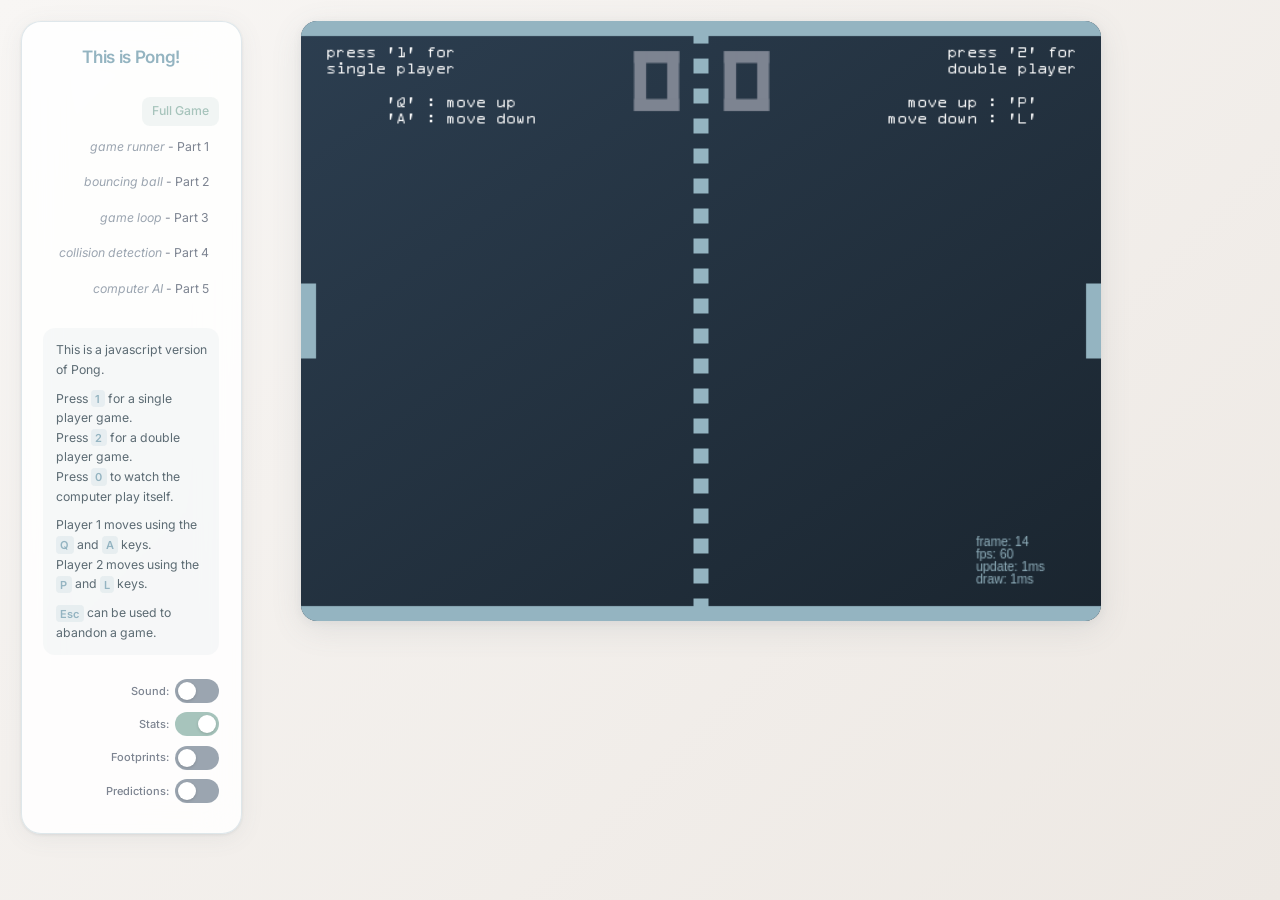
==== index.html @ c5d02e76 "Add files via upload" ====
<!DOCTYPE html>
<html>

<head>
  <title>Pong!</title>
  <meta http-equiv="Content-Type" content="text/html; charset=utf-8" />
  <meta name="viewport" content="width=device-width, initial-scale=1.0">
  <link rel="preconnect" href="https://fonts.googleapis.com">
  <link rel="preconnect" href="https://fonts.gstatic.com" crossorigin>
  <link href="https://fonts.googleapis.com/css2?family=Inter:wght@300;400;500;600&display=swap" rel="stylesheet">
  <link href="pong.css" media="screen, print" rel="stylesheet" type="text/css" />
</head>

<body>

  <div id="sidebar">

    <h2>This is Pong!</h2>

    <ul class='parts'>
      <li><a href='/' class='selected'>Full Game</a></li>
      <li><a href='/'><i>game runner</i> - Part 1</a></li>
      <li><a href='/'><i>bouncing ball</i> - Part 2</a></li>
      <li><a href='/'><i>game loop</i> - Part 3</a></li>
      <li><a href='/'><i>collision detection</i> - Part 4</a></li>
      <li><a href='/'><i>computer AI</i> - Part 5</a></li>
    </ul>

    <div class='description'>
      <p>
        This is a javascript version of Pong.
      </p>
      <p>
        Press <b>1</b> for a single player game.<br>
        Press <b>2</b> for a double player game.<br>
        Press <b>0</b> to watch the computer play itself.
      </p>
      <p>
        Player 1 moves using the <b>Q</b> and <b>A</b> keys.<br>
        Player 2 moves using the <b>P</b> and <b>L</b> keys.
      </p>
      <p>
        <b>Esc</b> can be used to abandon a game.
      </p>
    </div>

    <div class='settings'>
      <label for='sound'>sound: </label>
      <input type='checkbox' id='sound'>
    </div>

    <div class='settings'>
      <label for='stats'>stats: </label>
      <input type='checkbox' id='stats' checked>
    </div>

    <div class='settings'>
      <label for='footprints'>footprints: </label>
      <input type='checkbox' id='footprints'>
    </div>

    <div class='settings'>
      <label for='predictions'>predictions: </label>
      <input type='checkbox' id='predictions'>
    </div>

  </div>

  <canvas id="game">
    <div id="unsupported">
      Sorry, this example cannot be run because your browser does not support the &lt;canvas&gt; element
    </div>
  </canvas>

  <script src="game.js" type="text/javascript"></script>
  <script src="pong.js" type="text/javascript"></script>
  <script type="text/javascript">
    Game.ready(function () {

      var size = document.getElementById('size');
      var sound = document.getElementById('sound');
      var stats = document.getElementById('stats');
      var footprints = document.getElementById('footprints');
      var predictions = document.getElementById('predictions');

      var pong = Game.start('game', Pong, {
        sound: sound.checked,
        stats: stats.checked,
        footprints: footprints.checked,
        predictions: predictions.checked
      });

      Game.addEvent(sound, 'change', function () { pong.enableSound(sound.checked); });
      Game.addEvent(stats, 'change', function () { pong.showStats(stats.checked); });
      Game.addEvent(footprints, 'change', function () { pong.showFootprints(footprints.checked); });
      Game.addEvent(predictions, 'change', function () { pong.showPredictions(predictions.checked); });

    });
  </script>

</body>

</html>
---- pong.css ----
/* Google Fonts - Inter */
@import url('https://fonts.googleapis.com/css2?family=Inter:wght@300;400;500;600&display=swap');

/* ============================================
   PASTEL MINIMALIST PONG - Modern Redesign
   ============================================ */

:root {
  /* Pastel Color Palette */
  --bg-cream: #F8F6F4;
  --bg-gradient-end: #EDE8E3;
  --sidebar-bg: rgba(255, 255, 255, 0.85);
  --sidebar-border: rgba(148, 180, 193, 0.3);

  --text-primary: #5C6B73;
  --text-secondary: #7D8491;
  --text-muted: #9BA5B0;

  --accent-primary: #94B4C1;
  --accent-secondary: #A7C4BC;
  --accent-rose: #E8B5C7;

  --shadow-soft: rgba(92, 107, 115, 0.08);
  --shadow-medium: rgba(92, 107, 115, 0.12);

  /* Transitions */
  --transition-fast: 0.2s ease;
  --transition-medium: 0.3s ease;
}

* {
  box-sizing: border-box;
}

body {
  background: linear-gradient(135deg, var(--bg-cream) 0%, var(--bg-gradient-end) 100%);
  background-attachment: fixed;
  color: var(--text-primary);
  font-family: 'Inter', -apple-system, BlinkMacSystemFont, sans-serif;
  font-size: 14px;
  font-weight: 400;
  line-height: 1.6;
  padding: 1.5em;
  min-height: 100vh;
  margin: 0;
}

#unsupported {
  border: 1px solid var(--accent-rose);
  color: var(--text-primary);
  background-color: rgba(232, 181, 199, 0.2);
  padding: 2em;
  margin: 1em;
  display: inline-block;
  border-radius: 12px;
  font-weight: 500;
}

/* ============================================
   SIDEBAR - Glassmorphism Effect
   ============================================ */

#sidebar {
  width: 18em;
  height: auto;
  min-height: 36em;
  float: left;
  font-size: 0.875em;
  background: var(--sidebar-bg);
  backdrop-filter: blur(20px);
  -webkit-backdrop-filter: blur(20px);
  border: 1px solid var(--sidebar-border);
  border-radius: 20px;
  padding: 1.75em;
  box-shadow:
    0 4px 24px var(--shadow-soft),
    0 1px 3px var(--shadow-medium);
}

#sidebar h2 {
  color: var(--accent-primary);
  text-align: center;
  margin: 0 0 1.5em 0;
  font-weight: 600;
  font-size: 1.4em;
  letter-spacing: -0.02em;
}

/* Navigation Links */
#sidebar .parts {
  padding-left: 0;
  list-style-type: none;
  margin-bottom: 2em;
  text-align: right;
}

#sidebar .parts li {
  margin-bottom: 0.5em;
}

#sidebar .parts li a {
  color: var(--text-secondary);
  text-decoration: none;
  display: inline-block;
  padding: 0.4em 0.8em;
  border-radius: 8px;
  transition: all var(--transition-fast);
}

#sidebar .parts li a:visited {
  color: var(--text-secondary);
}

#sidebar .parts li a:hover {
  color: var(--accent-primary);
  background: rgba(148, 180, 193, 0.1);
  transform: translateX(-4px);
}

#sidebar .parts li a.selected {
  color: var(--accent-secondary);
  font-weight: 500;
  background: rgba(167, 196, 188, 0.15);
}

#sidebar .parts li a i {
  color: var(--text-muted);
  font-style: italic;
}

#sidebar .parts li a.selected i {
  color: var(--accent-secondary);
}

/* Settings Section */
#sidebar .settings {
  line-height: 1.5em;
  height: auto;
  margin-bottom: 0.75em;
  text-align: right;
  display: flex;
  justify-content: flex-end;
  align-items: center;
  gap: 0.5em;
}

#sidebar .settings.size {
  /* Reserved for future size-specific styling */
}

#sidebar .settings.speed {
  margin-bottom: 1.5em;
}

#sidebar .settings label {
  vertical-align: middle;
  color: var(--text-secondary);
  font-weight: 500;
  font-size: 0.9em;
  text-transform: capitalize;
}

#sidebar .settings input[type="checkbox"] {
  -webkit-appearance: none;
  -moz-appearance: none;
  appearance: none;
  width: 44px;
  height: 24px;
  background: var(--text-muted);
  border-radius: 12px;
  position: relative;
  cursor: pointer;
  transition: background var(--transition-fast);
  margin: 0;
}

#sidebar .settings input[type="checkbox"]::before {
  content: '';
  position: absolute;
  width: 18px;
  height: 18px;
  background: white;
  border-radius: 50%;
  top: 3px;
  left: 3px;
  transition: transform var(--transition-fast);
  box-shadow: 0 1px 3px rgba(0, 0, 0, 0.15);
}

#sidebar .settings input[type="checkbox"]:checked {
  background: var(--accent-secondary);
}

#sidebar .settings input[type="checkbox"]:checked::before {
  transform: translateX(20px);
}

#sidebar .settings select {
  vertical-align: middle;
  background: white;
  border: 1px solid var(--sidebar-border);
  border-radius: 8px;
  padding: 0.4em 0.8em;
  color: var(--text-primary);
  font-family: inherit;
  cursor: pointer;
  transition: border-color var(--transition-fast);
}

#sidebar .settings select:hover {
  border-color: var(--accent-primary);
}

/* Description Section */
#sidebar .description {
  margin-bottom: 2em;
  padding: 1em;
  background: rgba(148, 180, 193, 0.08);
  border-radius: 12px;
}

#sidebar .description p {
  margin: 0 0 0.75em 0;
  line-height: 1.6;
}

#sidebar .description p:last-child {
  margin-bottom: 0;
}

#sidebar .description b {
  font-weight: 600;
  color: var(--accent-primary);
  background: rgba(148, 180, 193, 0.15);
  padding: 0.15em 0.4em;
  border-radius: 4px;
  font-size: 0.9em;
}

/* ============================================
   GAME CANVAS
   ============================================ */

#game {
  display: block;
  border-radius: 16px;
  box-shadow:
    0 8px 32px var(--shadow-medium),
    0 2px 8px var(--shadow-soft);
  background: linear-gradient(145deg, #2C3E50 0%, #1A252F 100%);
}

/* ============================================
   RESPONSIVE DESIGN
   ============================================ */

@media screen and (min-width: 0px) {
  #sidebar {
    display: none;
  }

  #game {
    display: block;
    width: 480px;
    height: 360px;
    margin: 0 auto;
  }
}

@media screen and (min-width: 800px) {
  #game {
    width: 640px;
    height: 480px;
  }
}

@media screen and (min-width: 1000px) {
  #sidebar {
    display: block;
  }

  #game {
    margin-left: 20em;
  }
}

@media screen and (min-width: 1200px) {
  #game {
    width: 800px;
    height: 600px;
  }
}

@media screen and (min-width: 1600px) {
  #game {
    width: 1024px;
    height: 768px;
  }
}
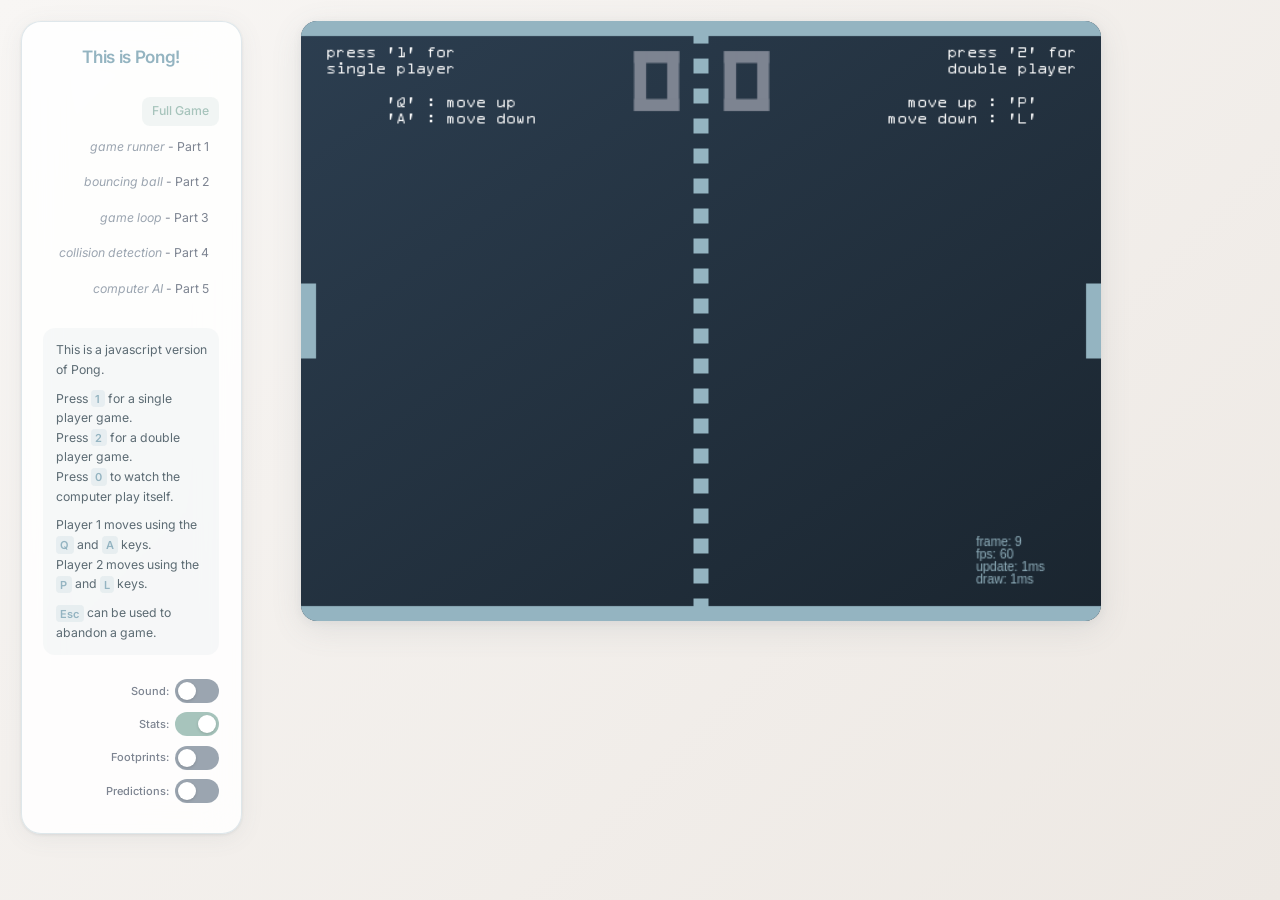
==== commit 9eed6c08: "Update index.html" ====
--- a/index.html
+++ b/index.html
@@ -19,11 +19,11 @@
 
     <ul class='parts'>
       <li><a href='/' class='selected'>Full Game</a></li>
-      <li><a href='/'><i>game runner</i> - Part 1</a></li>
-      <li><a href='/'><i>bouncing ball</i> - Part 2</a></li>
-      <li><a href='/'><i>game loop</i> - Part 3</a></li>
-      <li><a href='/'><i>collision detection</i> - Part 4</a></li>
-      <li><a href='/'><i>computer AI</i> - Part 5</a></li>
+      <li><a href='part1/index.html'><i>game runner</i> - Part 1</a></li>
+      <li><a href='part2/index.html'><i>bouncing ball</i> - Part 2</a></li>
+      <li><a href='part3/index.html'><i>game loop</i> - Part 3</a></li>
+      <li><a href='part4/index.html'><i>collision detection</i> - Part 4</a></li>
+      <li><a href='part5/index.html'><i>computer AI</i> - Part 5</a></li>
     </ul>
 
     <div class='description'>
@@ -100,4 +100,4 @@
 
 </body>
 
-</html>+</html>
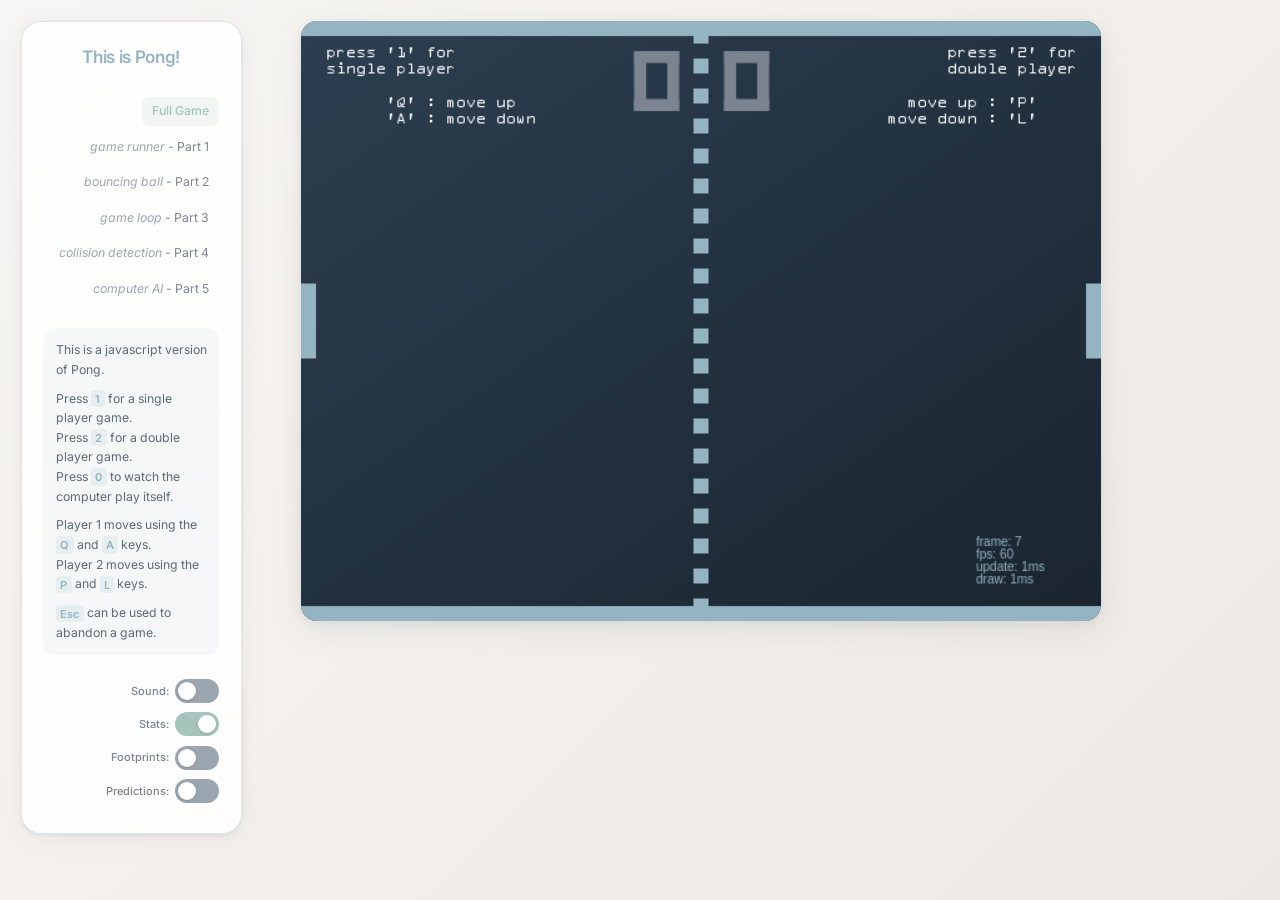
==== commit a47eae12: "Update links to point to live GitHub Pages site" ====
--- a/index.html
+++ b/index.html
@@ -18,12 +18,12 @@
     <h2>This is Pong!</h2>
 
     <ul class='parts'>
-      <li><a href='/' class='selected'>Full Game</a></li>
-      <li><a href='part1/index.html'><i>game runner</i> - Part 1</a></li>
-      <li><a href='part2/index.html'><i>bouncing ball</i> - Part 2</a></li>
-      <li><a href='part3/index.html'><i>game loop</i> - Part 3</a></li>
-      <li><a href='part4/index.html'><i>collision detection</i> - Part 4</a></li>
-      <li><a href='part5/index.html'><i>computer AI</i> - Part 5</a></li>
+      <li><a href='https://certainmed.github.io/pong/' class='selected'>Full Game</a></li>
+      <li><a href='https://certainmed.github.io/pong/part1/index.html'><i>game runner</i> - Part 1</a></li>
+      <li><a href='https://certainmed.github.io/pong/part2/index.html'><i>bouncing ball</i> - Part 2</a></li>
+      <li><a href='https://certainmed.github.io/pong/part3/index.html'><i>game loop</i> - Part 3</a></li>
+      <li><a href='https://certainmed.github.io/pong/part4/index.html'><i>collision detection</i> - Part 4</a></li>
+      <li><a href='https://certainmed.github.io/pong/part5/index.html'><i>computer AI</i> - Part 5</a></li>
     </ul>
 
     <div class='description'>
